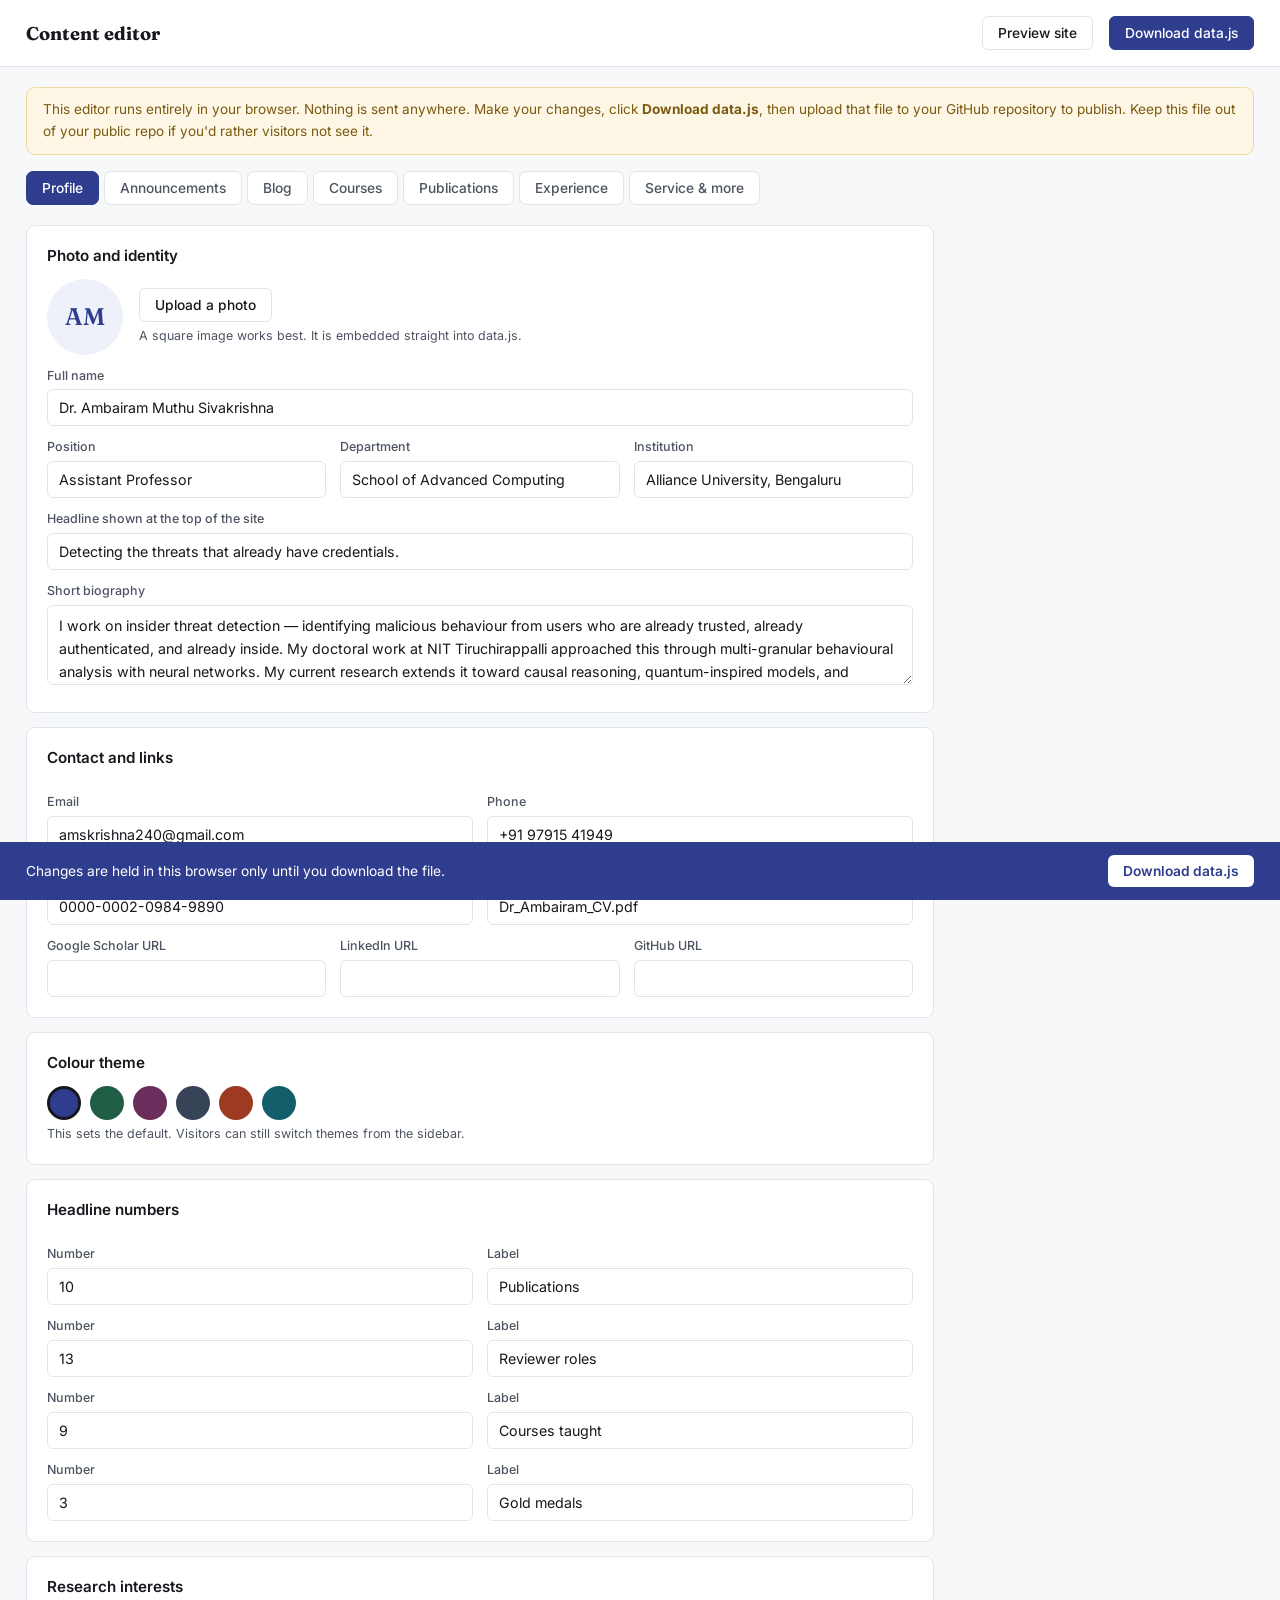
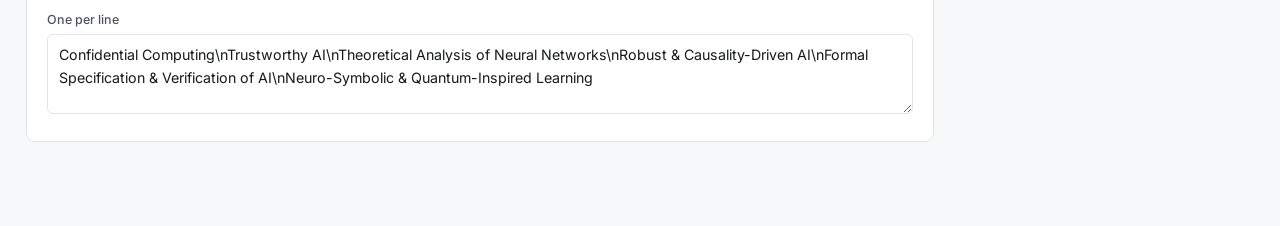
==== admin.html @ 3e15683f "Add files via upload" ====
<!DOCTYPE html>
<html lang="en">
<head>
<meta charset="utf-8">
<meta name="viewport" content="width=device-width, initial-scale=1">
<title>Content editor — keep this file private</title>
<link href="https://fonts.googleapis.com/css2?family=Fraunces:opsz,wght@9..144,600;9..144,700&family=Inter:wght@400;500;600&display=swap" rel="stylesheet">
<style>
[data-theme="indigo"]{--brand:#2F3D8F;--tint:#EEF0FA}
[data-theme="forest"]{--brand:#1F5D45;--tint:#EAF3EE}
[data-theme="plum"]{--brand:#6B2D5B;--tint:#F5EDF3}
[data-theme="slate"]{--brand:#374357;--tint:#EEF0F4}
[data-theme="ember"]{--brand:#9C3A22;--tint:#FAEEE9}
[data-theme="teal"]{--brand:#125E6B;--tint:#E8F2F4}
:root{--ink:#16181D;--body:#4C5461;--rule:#E1E4EA;--bg:#F7F8FA;--r:9px}
*{box-sizing:border-box}
body{margin:0;background:var(--bg);color:var(--ink);font:400 15px/1.6 Inter,system-ui,sans-serif}
header{background:#fff;border-bottom:1px solid var(--rule);padding:16px 26px;position:sticky;top:0;z-index:20;display:flex;align-items:center;gap:16px;flex-wrap:wrap}
header h1{font:700 1.15rem Fraunces,serif;margin:0;flex:1}
.warn{background:#FFF7E6;border:1px solid #F0D9A0;color:#7A5A12;padding:11px 16px;border-radius:var(--r);font-size:.85rem;margin:20px 26px 0}
.tabs{display:flex;gap:5px;flex-wrap:wrap;padding:16px 26px 0}
.tab{padding:8px 15px;border:1px solid var(--rule);background:#fff;border-radius:7px;font-size:.86rem;cursor:pointer;color:var(--body)}
.tab.on{background:var(--brand);color:#fff;border-color:var(--brand);font-weight:500}
main{padding:20px 26px 70px;max-width:960px}
.pane{display:none}.pane.on{display:block}
.card{background:#fff;border:1px solid var(--rule);border-radius:var(--r);padding:20px;margin-bottom:14px}
.card h3{font:600 .95rem Inter;margin:0 0 14px;display:flex;justify-content:space-between;align-items:center}
label{display:block;font-size:.78rem;color:var(--body);margin:11px 0 4px;font-weight:500}
input,textarea,select{width:100%;padding:9px 11px;border:1px solid var(--rule);border-radius:6px;font:400 .89rem Inter;background:#fff;color:var(--ink)}
textarea{min-height:80px;resize:vertical;line-height:1.6}
input:focus,textarea:focus,select:focus{outline:2px solid var(--brand);outline-offset:-1px;border-color:var(--brand)}
.f{min-width:0}
.row{display:grid;grid-template-columns:1fr 1fr;gap:14px;align-items:start}
.row3{display:grid;grid-template-columns:1fr 1fr 1fr;gap:14px;align-items:start}
button{font:500 .86rem Inter;cursor:pointer;border-radius:6px;border:1px solid var(--rule);background:#fff;padding:8px 15px;color:var(--ink)}
button:hover{background:var(--tint)}
.primary{background:var(--brand);color:#fff;border-color:var(--brand)}
.primary:hover{background:var(--ink);color:#fff}
.del{color:#B4342A;border-color:#F0CFCC;padding:5px 11px;font-size:.79rem}
.del:hover{background:#FDF0EF}
.add{width:100%;padding:12px;border-style:dashed;color:var(--brand);margin-bottom:22px}
.pv{display:flex;align-items:center;gap:16px;margin-bottom:8px}
.pv img{width:76px;height:76px;border-radius:50%;object-fit:cover;border:3px solid var(--tint)}
.ph{width:76px;height:76px;border-radius:50%;background:var(--tint);display:grid;place-items:center;color:var(--brand);font:600 24px Fraunces,serif}
.dots{display:flex;gap:9px;margin-top:8px}
.dot{width:34px;height:34px;border-radius:50%;border:3px solid transparent;padding:0}
.dot.on{border-color:var(--ink)}
.hint{font-size:.78rem;color:var(--body);margin:4px 0 0}
.mat-row{display:grid;grid-template-columns:1fr 1.4fr auto;gap:9px;align-items:end;margin-bottom:9px}
.chk{display:flex;align-items:center;gap:8px;margin-top:13px}
.chk input{width:auto}
.chk label{margin:0}
#out{position:fixed;bottom:0;left:0;right:0;background:var(--brand);color:#fff;padding:13px 26px;display:flex;gap:14px;align-items:center;font-size:.86rem;z-index:30}
#out button{background:#fff;color:var(--brand);border:none;font-weight:600}
#out span{flex:1}
</style>
</head>
<body data-theme="indigo">

<header>
  <h1>Content editor</h1>
  <button onclick="preview()">Preview site</button>
  <button class="primary" onclick="save()">Download data.js</button>
</header>

<div class="warn">
  This editor runs entirely in your browser. Nothing is sent anywhere. Make your changes, click
  <b>Download data.js</b>, then upload that file to your GitHub repository to publish. Keep this
  file out of your public repo if you'd rather visitors not see it.
</div>

<div class="tabs" id="tabs"></div>
<main id="panes"></main>

<div id="out"><span>Changes are held in this browser only until you download the file.</span>
<button onclick="save()">Download data.js</button></div>

<script src="data.js"></script>
<script>
let D = JSON.parse(JSON.stringify(window.SITE));
document.body.dataset.theme = D.theme || "indigo";
const THEMES = {indigo:"#2F3D8F",forest:"#1F5D45",plum:"#6B2D5B",slate:"#374357",ember:"#9C3A22",teal:"#125E6B"};
const $ = s => document.querySelector(s);
const esc = s => String(s??"").replace(/[&<>"]/g,c=>({'&':'&amp;','<':'&lt;','>':'&gt;','"':'&quot;'}[c]));

/* field helpers — bind directly to the data object */
function fld(obj,key,label,type){
  const id = "f"+Math.random().toString(36).slice(2,9);
  const v = esc(obj[key]);
  const el = type==="area" ? `<textarea id="${id}">${v}</textarea>`
    : `<input id="${id}" type="${type||"text"}" value="${v}">`;
  setTimeout(()=>{ const n=document.getElementById(id); if(n) n.oninput = e => obj[key] = e.target.value; },0);
  return `<div class="f"><label for="${id}">${label}</label>${el}</div>`;
}
function chk(obj,key,label){
  const id="c"+Math.random().toString(36).slice(2,9);
  setTimeout(()=>{const n=document.getElementById(id); if(n) n.onchange=e=>obj[key]=e.target.checked;},0);
  return `<div class="chk"><input type="checkbox" id="${id}" ${obj[key]?"checked":""}><label for="${id}">${label}</label></div>`;
}
function sel(obj,key,label,opts){
  const id="s"+Math.random().toString(36).slice(2,9);
  setTimeout(()=>{const n=document.getElementById(id); if(n) n.onchange=e=>obj[key]=e.target.value;},0);
  return `<div class="f"><label for="${id}">${label}</label><select id="${id}">${opts.map(o=>`<option${o===obj[key]?" selected":""}>${o}</option>`).join("")}</select></div>`;
}
const head = (t,arr,i) => `<h3>${t} <button class="del" onclick="rm('${arr}',${i})">Remove</button></h3>`;
window.rm = (arr,i) => { D[arr].splice(i,1); render(); };
window.addTo = (arr,tpl) => { D[arr].push(JSON.parse(tpl)); render(); };

/* ---------- panes ---------- */
const PANES = {

"Profile": () => `
  <div class="card">
    <h3>Photo and identity</h3>
    <div class="pv">
      <div id="pvbox">${D.profile.photo?`<img src="${esc(D.profile.photo)}" alt="">`:`<div class="ph">${esc((D.profile.name||"?").replace(/^Dr\.?\s*/i,"").split(/\s+/).slice(0,2).map(w=>w[0]).join(""))}</div>`}</div>
      <div>
        <button onclick="document.getElementById('up').click()">Upload a photo</button>
        ${D.profile.photo?`<button onclick="D.profile.photo='';render()">Remove</button>`:""}
        <p class="hint">A square image works best. It is embedded straight into data.js.</p>
      </div>
    </div>
    <input type="file" id="up" accept="image/*" hidden onchange="pic(this)">
    ${fld(D.profile,"name","Full name")}
    <div class="row3">${fld(D.profile,"title","Position")}${fld(D.profile,"dept","Department")}${fld(D.profile,"org","Institution")}</div>
    ${fld(D.profile,"headline","Headline shown at the top of the site")}
    ${fld(D.profile,"bio","Short biography","area")}
  </div>
  <div class="card">
    <h3>Contact and links</h3>
    <div class="row">${fld(D.profile,"email","Email","email")}${fld(D.profile,"phone","Phone")}</div>
    <div class="row">${fld(D.profile,"orcid","ORCID iD")}${fld(D.profile,"cv","CV filename in your repo")}</div>
    <div class="row3">${fld(D.profile,"scholar","Google Scholar URL")}${fld(D.profile,"linkedin","LinkedIn URL")}${fld(D.profile,"github","GitHub URL")}</div>
  </div>
  <div class="card">
    <h3>Colour theme</h3>
    <div class="dots">${Object.entries(THEMES).map(([k,c])=>
      `<button class="dot${D.theme===k?" on":""}" style="background:${c}" onclick="D.theme='${k}';document.body.dataset.theme='${k}';render()" title="${k}"></button>`).join("")}</div>
    <p class="hint">This sets the default. Visitors can still switch themes from the sidebar.</p>
  </div>
  <div class="card">
    <h3>Headline numbers</h3>
    ${D.stats.map((s,i)=>`<div class="row">${fld(s,"n","Number")}${fld(s,"label","Label")}</div>`).join("")}
  </div>
  <div class="card">
    <h3>Research interests</h3>
    ${fld({get v(){return D.interests.join("\\n")},set v(x){D.interests=x.split("\\n").filter(Boolean)}},"v","One per line","area")}
  </div>`,

"Announcements": () => D.announcements.map((a,i)=>`
  <div class="card">
    ${head("Announcement "+(i+1),"announcements",i)}
    ${sel(a,"kind","Type",["Internship","Call for proposals","Opening","Notice"])}
    ${fld(a,"title","Title")}
    ${fld(a,"body","Description","area")}
    <div class="row3">${fld(a,"date","Posted on","date")}${fld(a,"deadline","Deadline","date")}${fld(a,"link","Application form URL")}</div>
    ${chk(a,"open","Currently open — shows an apply button")}
  </div>`).join("") +
  `<button class="add" onclick='addTo("announcements",${JSON.stringify(JSON.stringify({kind:"Internship",title:"",date:new Date().toISOString().slice(0,10),deadline:"",open:true,body:"",link:""}))})'>+ Add an announcement</button>`,

"Blog": () => D.posts.map((b,i)=>`
  <div class="card">
    ${head("Post "+(i+1),"posts",i)}
    ${fld(b,"title","Title")}
    <div class="row">${fld(b,"date","Date","date")}
    ${fld({get v(){return (b.tags||[]).join(", ")},set v(x){b.tags=x.split(",").map(s=>s.trim()).filter(Boolean)}},"v","Tags, comma separated")}</div>
    ${fld(b,"summary","Summary shown in the list","area")}
    ${fld(b,"body","Full post — leave a blank line between paragraphs","area")}
  </div>`).join("") +
  `<button class="add" onclick='addTo("posts",${JSON.stringify(JSON.stringify({title:"",date:new Date().toISOString().slice(0,10),tags:[],summary:"",body:""}))})'>+ Add a blog post</button>`,

"Courses": () => D.courses.map((c,i)=>`
  <div class="card">
    ${head("Course "+(i+1),"courses",i)}
    <div class="row">${fld(c,"code","Course code")}${fld(c,"term","Institution and term")}</div>
    ${fld(c,"name","Course name")}
    ${fld(c,"note","One-line description")}
    <label>Materials</label>
    ${(c.materials||[]).map((m,j)=>`<div class="mat-row">
      ${fld(m,"label","Label")}
      ${fld(m,"url","Link or filename")}
      <button class="del" onclick="D.courses[${i}].materials.splice(${j},1);render()">Remove</button>
    </div>`).join("")}
    <button onclick="D.courses[${i}].materials.push({label:'',url:''});render()">+ Add material</button>
    <p class="hint">Upload PDFs to your repo and put the filename here, e.g. <code>unit1.pdf</code>. Leave the link blank to show "coming soon".</p>
  </div>`).join("") +
  `<button class="add" onclick='addTo("courses",${JSON.stringify(JSON.stringify({code:"",name:"",term:"",note:"",materials:[]}))})'>+ Add a course</button>`,

"Publications": () => `
  <div class="card"><h3>Journal articles</h3>
  ${D.journals.map((j,i)=>`<div style="padding:14px 0;border-bottom:1px solid var(--rule)">
    ${head("","journals",i)}
    <div class="row">${fld(j,"id","Reference (J1, J2…)")}${fld(j,"doi","DOI")}</div>
    ${fld(j,"title","Title")}
    <div class="row">${fld(j,"venue","Journal, volume and year")}${fld(j,"meta","Indexing and impact factor")}</div>
  </div>`).join("")}
  <button class="add" style="margin-top:14px" onclick='addTo("journals",${JSON.stringify(JSON.stringify({id:"",title:"",venue:"",meta:"",doi:""}))})'>+ Add journal article</button>
  ${fld(D,"journalsNote","Closing note")}
  </div>
  <div class="card"><h3>Conference papers</h3>
  ${D.conferences.map((c,i)=>`<div style="padding:14px 0;border-bottom:1px solid var(--rule)">
    ${head("","conferences",i)}
    ${fld(c,"id","Reference (C1, C2…)")}
    ${fld(c,"title","Title")}
    <div class="row">${fld(c,"venue","Conference and venue")}${fld(c,"meta","Status")}</div>
  </div>`).join("")}
  <button class="add" style="margin-top:14px" onclick='addTo("conferences",${JSON.stringify(JSON.stringify({id:"",title:"",venue:"",meta:"",doi:""}))})'>+ Add conference paper</button>
  ${fld(D,"conferencesNote","Closing note")}
  </div>`,

"Experience": () => `
  <div class="card"><h3>Teaching positions</h3>
  ${D.teaching.map((t,i)=>`<div style="padding:14px 0;border-bottom:1px solid var(--rule)">
    ${head("","teaching",i)}
    <div class="row">${fld(t,"role","Role")}${fld(t,"when","Period")}</div>
    ${fld(t,"org","Department and institution")}
    ${fld(t,"detail","Courses handled")}
  </div>`).join("")}
  <button class="add" style="margin-top:14px" onclick='addTo("teaching",${JSON.stringify(JSON.stringify({role:"",org:"",when:"",detail:""}))})'>+ Add a position</button>
  </div>
  <div class="card"><h3>Supervision and administration</h3>
  ${fld({get v(){return D.admin.join("\\n")},set v(x){D.admin=x.split("\\n").filter(Boolean)}},"v","One per line","area")}
  </div>
  <div class="card"><h3>Education</h3>
  ${D.education.map((e,i)=>`<div style="padding:12px 0;border-bottom:1px solid var(--rule)">
    ${head("","education",i)}
    ${fld(e,"deg","Degree")}
    <div class="row3">${fld(e,"inst","Institution")}${fld(e,"score","Result")}${fld(e,"year","Year")}</div>
  </div>`).join("")}
  <button class="add" style="margin-top:14px" onclick='addTo("education",${JSON.stringify(JSON.stringify({deg:"",inst:"",score:"",year:""}))})'>+ Add a qualification</button>
  </div>
  <div class="card"><h3>Theses</h3>
  ${D.theses.map((t,i)=>`<div style="padding:12px 0;border-bottom:1px solid var(--rule)">
    ${head("","theses",i)}
    ${fld(t,"title","Title")}
    <div class="row">${fld(t,"sub","Degree and area")}${fld(t,"when","Period")}</div>
  </div>`).join("")}
  </div>`,

"Service & more": () => {
  const grp = (key,label) => `<div class="card"><h3>${label}</h3>
    ${D[key].map((x,i)=>`<div class="row" style="align-items:end">
      ${fld(x,"name","Name")}
      <div style="display:grid;grid-template-columns:1fr auto;gap:9px;align-items:end">
        ${fld(x,"meta","Details")}
        <button class="del" onclick="rm('${key}',${i})">Remove</button>
      </div></div>`).join("")}
    <button class="add" style="margin-top:14px" onclick='addTo("${key}",${JSON.stringify(JSON.stringify({name:"",meta:""}))})'>+ Add</button>
  </div>`;
  return grp("reviewJournals","Journal reviewing")
    + grp("reviewConfs","Conference reviewing and committees")
    + grp("memberships","Professional memberships")
    + `<div class="card"><h3>Technical skills</h3>
      ${D.skills.map((s,i)=>`<div class="row" style="align-items:end">
        ${fld(s,"k","Category")}
        <div style="display:grid;grid-template-columns:1fr auto;gap:9px;align-items:end">
          ${fld(s,"v","Details")}
          <button class="del" onclick="rm('skills',${i})">Remove</button>
        </div></div>`).join("")}
      <button class="add" style="margin-top:14px" onclick='addTo("skills",${JSON.stringify(JSON.stringify({k:"",v:""}))})'>+ Add</button>
    </div>`
    + grp("fdpDelivered","Workshops delivered")
    + grp("fdpAttended","Workshops attended")
    + grp("awards","Awards and recognition")
    + `<div class="card"><h3>References</h3>
      ${D.references.map((r,i)=>`<div style="padding:12px 0;border-bottom:1px solid var(--rule)">
        ${head("","references",i)}
        <div class="row3">${fld(r,"name","Name")}${fld(r,"meta","Position")}${fld(r,"email","Email","email")}</div>
      </div>`).join("")}
      <button class="add" style="margin-top:14px" onclick='addTo("references",${JSON.stringify(JSON.stringify({name:"",meta:"",email:""}))})'>+ Add</button>
    </div>`;
}
};

/* ---------- render ---------- */
let cur = "Profile";
function render(){
  $("#tabs").innerHTML = Object.keys(PANES).map(k=>
    `<button class="tab${k===cur?" on":""}" onclick="cur='${k}';render()">${k}</button>`).join("");
  $("#panes").innerHTML = `<div class="pane on">${PANES[cur]()}</div>`;
}
window.cur = cur;
Object.defineProperty(window,"cur",{get:()=>cur,set:v=>{cur=v}});

function pic(inp){
  const f = inp.files[0]; if(!f) return;
  if(f.size > 900000){ alert("Please use an image under 900 KB. Resize it first — a 400×400 photo is plenty."); return; }
  const r = new FileReader();
  r.onload = e => { D.profile.photo = e.target.result; render(); };
  r.readAsDataURL(f);
}
window.pic = pic;

function build(){
  return "// Generated by admin.html on " + new Date().toISOString().slice(0,10) +
    "\n// Upload this file to your GitHub repository to publish the changes.\n\nwindow.SITE = " +
    JSON.stringify(D,null,2) + ";\n";
}
function save(){
  const b = new Blob([build()],{type:"text/javascript"});
  const a = document.createElement("a");
  a.href = URL.createObjectURL(b); a.download = "data.js"; a.click();
  URL.revokeObjectURL(a.href);
}
function preview(){
  const w = window.open("","_blank");
  fetch("index.html").then(r=>r.text()).then(h=>{
    w.document.write(h.replace('<script src="data.js"><\/script>', "<script>window.SITE="+JSON.stringify(D)+"<\/script>"));
    w.document.close();
  }).catch(()=>{ w.close(); alert("Preview needs the site served over http. Open the folder with a local server, or just download data.js and check the live site."); });
}
window.save = save; window.preview = preview; window.D = D;
render();
</script>
</body>
</html>
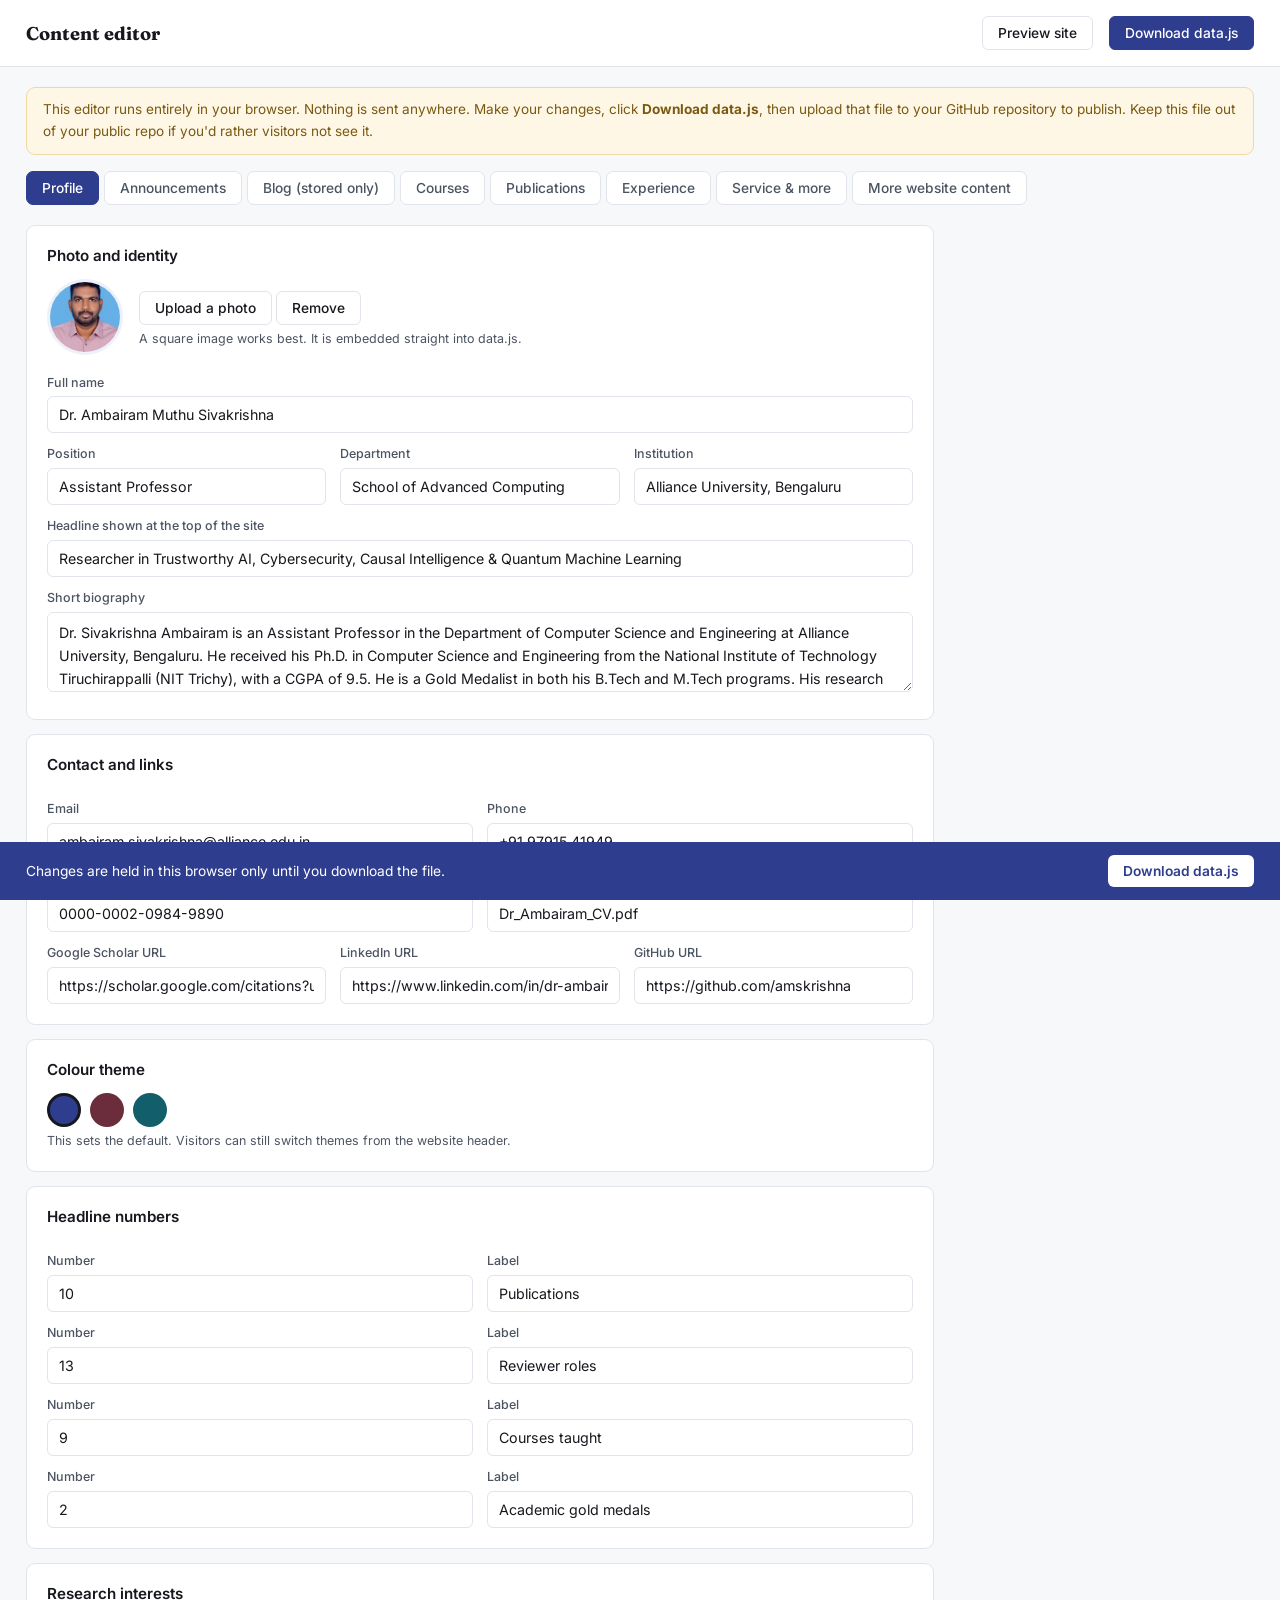
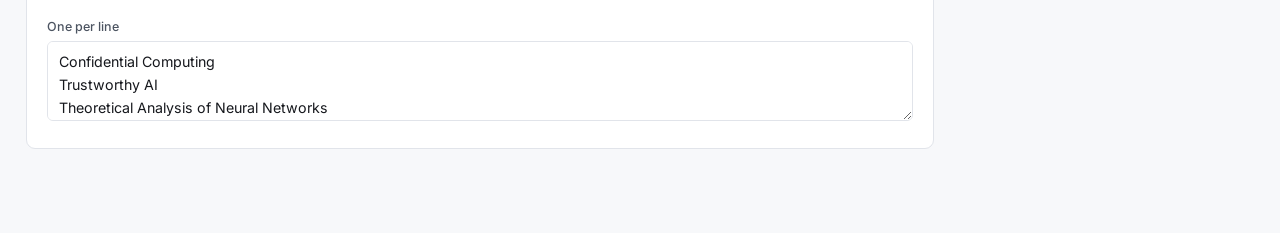
==== commit b2aab131: "Add files via upload" ====
--- a/admin.html
+++ b/admin.html
@@ -3,12 +3,12 @@
 <head>
 <meta charset="utf-8">
 <meta name="viewport" content="width=device-width, initial-scale=1">
-<title>Content editor — keep this file private</title>
+<title>Website content editor</title>
 <link href="https://fonts.googleapis.com/css2?family=Fraunces:opsz,wght@9..144,600;9..144,700&family=Inter:wght@400;500;600&display=swap" rel="stylesheet">
 <style>
-[data-theme="indigo"]{--brand:#2F3D8F;--tint:#EEF0FA}
+[data-theme="sapphire"]{--brand:#2F3D8F;--tint:#EEF0FA}
 [data-theme="forest"]{--brand:#1F5D45;--tint:#EAF3EE}
-[data-theme="plum"]{--brand:#6B2D5B;--tint:#F5EDF3}
+[data-theme="maroon"]{--brand:#6B2D5B;--tint:#F5EDF3}
 [data-theme="slate"]{--brand:#374357;--tint:#EEF0F4}
 [data-theme="ember"]{--brand:#9C3A22;--tint:#FAEEE9}
 [data-theme="teal"]{--brand:#125E6B;--tint:#E8F2F4}
@@ -53,9 +53,10 @@
 #out{position:fixed;bottom:0;left:0;right:0;background:var(--brand);color:#fff;padding:13px 26px;display:flex;gap:14px;align-items:center;font-size:.86rem;z-index:30}
 #out button{background:#fff;color:var(--brand);border:none;font-weight:600}
 #out span{flex:1}
+@media(max-width:640px){.row,.row3,.mat-row{grid-template-columns:1fr}header,main{padding:16px}#out{position:static}.warn{margin:16px}.tabs{padding:16px}main{padding-bottom:24px}}
 </style>
 </head>
-<body data-theme="indigo">
+<body data-theme="sapphire">
 
 <header>
   <h1>Content editor</h1>
@@ -78,8 +79,8 @@
 <script src="data.js"></script>
 <script>
 let D = JSON.parse(JSON.stringify(window.SITE));
-document.body.dataset.theme = D.theme || "indigo";
-const THEMES = {indigo:"#2F3D8F",forest:"#1F5D45",plum:"#6B2D5B",slate:"#374357",ember:"#9C3A22",teal:"#125E6B"};
+document.body.dataset.theme = D.theme || "sapphire";
+const THEMES = {sapphire:"#2F3D8F",maroon:"#6B2D3B",teal:"#125E6B"};
 const $ = s => document.querySelector(s);
 const esc = s => String(s??"").replace(/[&<>"]/g,c=>({'&':'&amp;','<':'&lt;','>':'&gt;','"':'&quot;'}[c]));
 
@@ -136,7 +137,7 @@
     <h3>Colour theme</h3>
     <div class="dots">${Object.entries(THEMES).map(([k,c])=>
       `<button class="dot${D.theme===k?" on":""}" style="background:${c}" onclick="D.theme='${k}';document.body.dataset.theme='${k}';render()" title="${k}"></button>`).join("")}</div>
-    <p class="hint">This sets the default. Visitors can still switch themes from the sidebar.</p>
+    <p class="hint">This sets the default. Visitors can still switch themes from the website header.</p>
   </div>
   <div class="card">
     <h3>Headline numbers</h3>
@@ -144,7 +145,7 @@
   </div>
   <div class="card">
     <h3>Research interests</h3>
-    ${fld({get v(){return D.interests.join("\\n")},set v(x){D.interests=x.split("\\n").filter(Boolean)}},"v","One per line","area")}
+    ${fld({get v(){return D.interests.join("\n")},set v(x){D.interests=x.split("\n").filter(Boolean)}},"v","One per line","area")}
   </div>`,
 
 "Announcements": () => D.announcements.map((a,i)=>`
@@ -158,7 +159,7 @@
   </div>`).join("") +
   `<button class="add" onclick='addTo("announcements",${JSON.stringify(JSON.stringify({kind:"Internship",title:"",date:new Date().toISOString().slice(0,10),deadline:"",open:true,body:"",link:""}))})'>+ Add an announcement</button>`,
 
-"Blog": () => D.posts.map((b,i)=>`
+"Blog (stored only)": () => D.posts.map((b,i)=>`
   <div class="card">
     ${head("Post "+(i+1),"posts",i)}
     ${fld(b,"title","Title")}
@@ -174,7 +175,7 @@
     ${head("Course "+(i+1),"courses",i)}
     <div class="row">${fld(c,"code","Course code")}${fld(c,"term","Institution and term")}</div>
     ${fld(c,"name","Course name")}
-    ${fld(c,"note","One-line description")}
+    ${fld(c,"note","Course description","area")}
     <label>Materials</label>
     ${(c.materials||[]).map((m,j)=>`<div class="mat-row">
       ${fld(m,"label","Label")}
@@ -200,7 +201,7 @@
   <div class="card"><h3>Conference papers</h3>
   ${D.conferences.map((c,i)=>`<div style="padding:14px 0;border-bottom:1px solid var(--rule)">
     ${head("","conferences",i)}
-    ${fld(c,"id","Reference (C1, C2…)")}
+    ${fld(c,"id","Reference (C1, C2…)")}${fld(c,"doi","DOI")}
     ${fld(c,"title","Title")}
     <div class="row">${fld(c,"venue","Conference and venue")}${fld(c,"meta","Status")}</div>
   </div>`).join("")}
@@ -219,7 +220,7 @@
   <button class="add" style="margin-top:14px" onclick='addTo("teaching",${JSON.stringify(JSON.stringify({role:"",org:"",when:"",detail:""}))})'>+ Add a position</button>
   </div>
   <div class="card"><h3>Supervision and administration</h3>
-  ${fld({get v(){return D.admin.join("\\n")},set v(x){D.admin=x.split("\\n").filter(Boolean)}},"v","One per line","area")}
+  ${fld({get v(){return D.admin.join("\n")},set v(x){D.admin=x.split("\n").filter(Boolean)}},"v","One per line","area")}
   </div>
   <div class="card"><h3>Education</h3>
   ${D.education.map((e,i)=>`<div style="padding:12px 0;border-bottom:1px solid var(--rule)">
@@ -272,6 +273,23 @@
 }
 };
 
+
+// These sections used to be hard-coded in index.html.
+const extraSections = {
+  researchCards: ['Research directions', ['Icon (shield, target, graph, spark, research)', 'Title', 'Description', 'Tags']],
+  teachingPrinciples: ['Teaching principles', ['Icon (book, code, research)', 'Title', 'Description']],
+  researchProblems: ['Research problems', ['Title', 'Description']],
+  affiliations: ['Affiliations', ['Institution', 'Description', 'Logo path']]
+};
+PANES['More website content'] = () => Object.entries(extraSections).map(([key,[title,labels]]) =>
+  '<div class="card"><h3>'+title+'</h3>' + D[key].map((row,i) =>
+    '<div class="card">'+head(title+' '+(i+1),key,i)+labels.map((label,j)=>{
+      if(Array.isArray(row[j])) return fld({get value(){return row[j].join('\n')},set value(v){row[j]=v.split('\n').map(x=>x.trim()).filter(Boolean)}},'value',label+' (one per line)','area');
+      return fld(row,j,label,j===2&&key==='researchCards'?'area':'text');
+    }).join('')+'</div>'
+  ).join('')+'<button class="add" onclick="addExtra(&quot;'+key+'&quot;)">+ Add item</button></div>'
+).join('');
+window.addExtra = key => { D[key].push(key==='researchCards'?['research','','',[]]:extraSections[key][1].map(()=>''));render(); };
 /* ---------- render ---------- */
 let cur = "Profile";
 function render(){
@@ -303,11 +321,13 @@
   URL.revokeObjectURL(a.href);
 }
 function preview(){
-  const w = window.open("","_blank");
-  fetch("index.html").then(r=>r.text()).then(h=>{
-    w.document.write(h.replace('<script src="data.js"><\/script>', "<script>window.SITE="+JSON.stringify(D)+"<\/script>"));
+  const w = window.open("", "_blank");
+  if (!w) { alert("Allow popups to preview, or download data.js and open index.html."); return; }
+  fetch("index.html").then(r=>{if(!r.ok)throw new Error('Preview unavailable');return r.text()}).then(h=>{
+    const serialized=JSON.stringify(D).replace(/</g, "\\u003c");
+    w.document.write(h.replace('<script src="data.js"><\/script>',()=>'<script>window.SITE='+serialized+';<\/script>'));
     w.document.close();
-  }).catch(()=>{ w.close(); alert("Preview needs the site served over http. Open the folder with a local server, or just download data.js and check the live site."); });
+  }).catch(()=>{w.close();alert("For an offline preview: download data.js, replace it in this folder, then open index.html. The Preview button needs an HTTP server.");});
 }
 window.save = save; window.preview = preview; window.D = D;
 render();
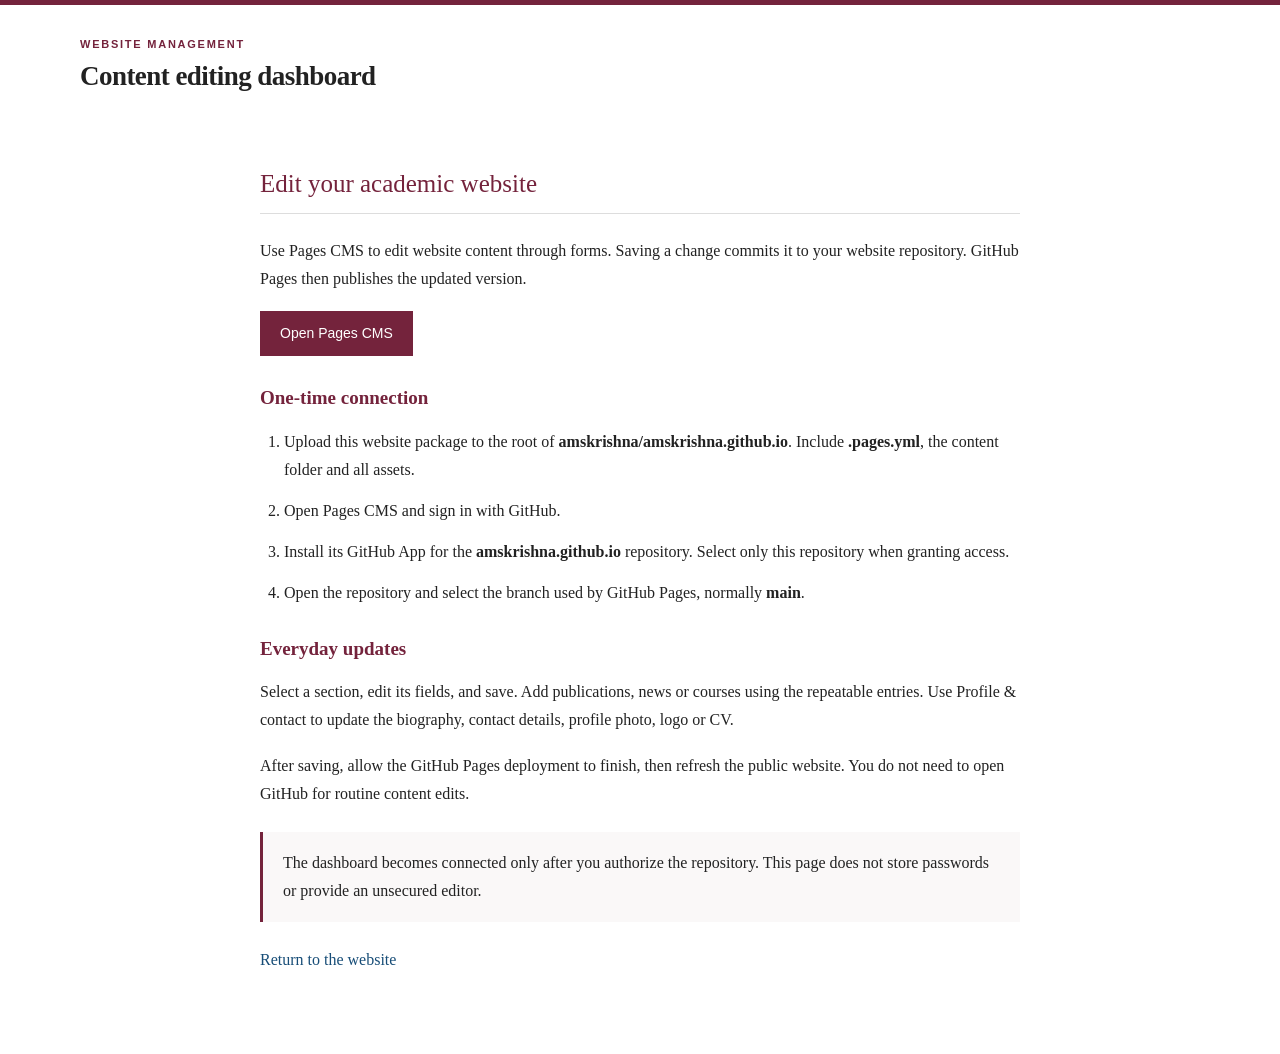
==== commit 09490378: "Add files via upload" ====
--- a/admin.html
+++ b/admin.html
@@ -1,336 +1 @@
-<!DOCTYPE html>
-<html lang="en">
-<head>
-<meta charset="utf-8">
-<meta name="viewport" content="width=device-width, initial-scale=1">
-<title>Website content editor</title>
-<link href="https://fonts.googleapis.com/css2?family=Fraunces:opsz,wght@9..144,600;9..144,700&family=Inter:wght@400;500;600&display=swap" rel="stylesheet">
-<style>
-[data-theme="sapphire"]{--brand:#2F3D8F;--tint:#EEF0FA}
-[data-theme="forest"]{--brand:#1F5D45;--tint:#EAF3EE}
-[data-theme="maroon"]{--brand:#6B2D5B;--tint:#F5EDF3}
-[data-theme="slate"]{--brand:#374357;--tint:#EEF0F4}
-[data-theme="ember"]{--brand:#9C3A22;--tint:#FAEEE9}
-[data-theme="teal"]{--brand:#125E6B;--tint:#E8F2F4}
-:root{--ink:#16181D;--body:#4C5461;--rule:#E1E4EA;--bg:#F7F8FA;--r:9px}
-*{box-sizing:border-box}
-body{margin:0;background:var(--bg);color:var(--ink);font:400 15px/1.6 Inter,system-ui,sans-serif}
-header{background:#fff;border-bottom:1px solid var(--rule);padding:16px 26px;position:sticky;top:0;z-index:20;display:flex;align-items:center;gap:16px;flex-wrap:wrap}
-header h1{font:700 1.15rem Fraunces,serif;margin:0;flex:1}
-.warn{background:#FFF7E6;border:1px solid #F0D9A0;color:#7A5A12;padding:11px 16px;border-radius:var(--r);font-size:.85rem;margin:20px 26px 0}
-.tabs{display:flex;gap:5px;flex-wrap:wrap;padding:16px 26px 0}
-.tab{padding:8px 15px;border:1px solid var(--rule);background:#fff;border-radius:7px;font-size:.86rem;cursor:pointer;color:var(--body)}
-.tab.on{background:var(--brand);color:#fff;border-color:var(--brand);font-weight:500}
-main{padding:20px 26px 70px;max-width:960px}
-.pane{display:none}.pane.on{display:block}
-.card{background:#fff;border:1px solid var(--rule);border-radius:var(--r);padding:20px;margin-bottom:14px}
-.card h3{font:600 .95rem Inter;margin:0 0 14px;display:flex;justify-content:space-between;align-items:center}
-label{display:block;font-size:.78rem;color:var(--body);margin:11px 0 4px;font-weight:500}
-input,textarea,select{width:100%;padding:9px 11px;border:1px solid var(--rule);border-radius:6px;font:400 .89rem Inter;background:#fff;color:var(--ink)}
-textarea{min-height:80px;resize:vertical;line-height:1.6}
-input:focus,textarea:focus,select:focus{outline:2px solid var(--brand);outline-offset:-1px;border-color:var(--brand)}
-.f{min-width:0}
-.row{display:grid;grid-template-columns:1fr 1fr;gap:14px;align-items:start}
-.row3{display:grid;grid-template-columns:1fr 1fr 1fr;gap:14px;align-items:start}
-button{font:500 .86rem Inter;cursor:pointer;border-radius:6px;border:1px solid var(--rule);background:#fff;padding:8px 15px;color:var(--ink)}
-button:hover{background:var(--tint)}
-.primary{background:var(--brand);color:#fff;border-color:var(--brand)}
-.primary:hover{background:var(--ink);color:#fff}
-.del{color:#B4342A;border-color:#F0CFCC;padding:5px 11px;font-size:.79rem}
-.del:hover{background:#FDF0EF}
-.add{width:100%;padding:12px;border-style:dashed;color:var(--brand);margin-bottom:22px}
-.pv{display:flex;align-items:center;gap:16px;margin-bottom:8px}
-.pv img{width:76px;height:76px;border-radius:50%;object-fit:cover;border:3px solid var(--tint)}
-.ph{width:76px;height:76px;border-radius:50%;background:var(--tint);display:grid;place-items:center;color:var(--brand);font:600 24px Fraunces,serif}
-.dots{display:flex;gap:9px;margin-top:8px}
-.dot{width:34px;height:34px;border-radius:50%;border:3px solid transparent;padding:0}
-.dot.on{border-color:var(--ink)}
-.hint{font-size:.78rem;color:var(--body);margin:4px 0 0}
-.mat-row{display:grid;grid-template-columns:1fr 1.4fr auto;gap:9px;align-items:end;margin-bottom:9px}
-.chk{display:flex;align-items:center;gap:8px;margin-top:13px}
-.chk input{width:auto}
-.chk label{margin:0}
-#out{position:fixed;bottom:0;left:0;right:0;background:var(--brand);color:#fff;padding:13px 26px;display:flex;gap:14px;align-items:center;font-size:.86rem;z-index:30}
-#out button{background:#fff;color:var(--brand);border:none;font-weight:600}
-#out span{flex:1}
-@media(max-width:640px){.row,.row3,.mat-row{grid-template-columns:1fr}header,main{padding:16px}#out{position:static}.warn{margin:16px}.tabs{padding:16px}main{padding-bottom:24px}}
-</style>
-</head>
-<body data-theme="sapphire">
-
-<header>
-  <h1>Content editor</h1>
-  <button onclick="preview()">Preview site</button>
-  <button class="primary" onclick="save()">Download data.js</button>
-</header>
-
-<div class="warn">
-  This editor runs entirely in your browser. Nothing is sent anywhere. Make your changes, click
-  <b>Download data.js</b>, then upload that file to your GitHub repository to publish. Keep this
-  file out of your public repo if you'd rather visitors not see it.
-</div>
-
-<div class="tabs" id="tabs"></div>
-<main id="panes"></main>
-
-<div id="out"><span>Changes are held in this browser only until you download the file.</span>
-<button onclick="save()">Download data.js</button></div>
-
-<script src="data.js"></script>
-<script>
-let D = JSON.parse(JSON.stringify(window.SITE));
-document.body.dataset.theme = D.theme || "sapphire";
-const THEMES = {sapphire:"#2F3D8F",maroon:"#6B2D3B",teal:"#125E6B"};
-const $ = s => document.querySelector(s);
-const esc = s => String(s??"").replace(/[&<>"]/g,c=>({'&':'&amp;','<':'&lt;','>':'&gt;','"':'&quot;'}[c]));
-
-/* field helpers — bind directly to the data object */
-function fld(obj,key,label,type){
-  const id = "f"+Math.random().toString(36).slice(2,9);
-  const v = esc(obj[key]);
-  const el = type==="area" ? `<textarea id="${id}">${v}</textarea>`
-    : `<input id="${id}" type="${type||"text"}" value="${v}">`;
-  setTimeout(()=>{ const n=document.getElementById(id); if(n) n.oninput = e => obj[key] = e.target.value; },0);
-  return `<div class="f"><label for="${id}">${label}</label>${el}</div>`;
-}
-function chk(obj,key,label){
-  const id="c"+Math.random().toString(36).slice(2,9);
-  setTimeout(()=>{const n=document.getElementById(id); if(n) n.onchange=e=>obj[key]=e.target.checked;},0);
-  return `<div class="chk"><input type="checkbox" id="${id}" ${obj[key]?"checked":""}><label for="${id}">${label}</label></div>`;
-}
-function sel(obj,key,label,opts){
-  const id="s"+Math.random().toString(36).slice(2,9);
-  setTimeout(()=>{const n=document.getElementById(id); if(n) n.onchange=e=>obj[key]=e.target.value;},0);
-  return `<div class="f"><label for="${id}">${label}</label><select id="${id}">${opts.map(o=>`<option${o===obj[key]?" selected":""}>${o}</option>`).join("")}</select></div>`;
-}
-const head = (t,arr,i) => `<h3>${t} <button class="del" onclick="rm('${arr}',${i})">Remove</button></h3>`;
-window.rm = (arr,i) => { D[arr].splice(i,1); render(); };
-window.addTo = (arr,tpl) => { D[arr].push(JSON.parse(tpl)); render(); };
-
-/* ---------- panes ---------- */
-const PANES = {
-
-"Profile": () => `
-  <div class="card">
-    <h3>Photo and identity</h3>
-    <div class="pv">
-      <div id="pvbox">${D.profile.photo?`<img src="${esc(D.profile.photo)}" alt="">`:`<div class="ph">${esc((D.profile.name||"?").replace(/^Dr\.?\s*/i,"").split(/\s+/).slice(0,2).map(w=>w[0]).join(""))}</div>`}</div>
-      <div>
-        <button onclick="document.getElementById('up').click()">Upload a photo</button>
-        ${D.profile.photo?`<button onclick="D.profile.photo='';render()">Remove</button>`:""}
-        <p class="hint">A square image works best. It is embedded straight into data.js.</p>
-      </div>
-    </div>
-    <input type="file" id="up" accept="image/*" hidden onchange="pic(this)">
-    ${fld(D.profile,"name","Full name")}
-    <div class="row3">${fld(D.profile,"title","Position")}${fld(D.profile,"dept","Department")}${fld(D.profile,"org","Institution")}</div>
-    ${fld(D.profile,"headline","Headline shown at the top of the site")}
-    ${fld(D.profile,"bio","Short biography","area")}
-  </div>
-  <div class="card">
-    <h3>Contact and links</h3>
-    <div class="row">${fld(D.profile,"email","Email","email")}${fld(D.profile,"phone","Phone")}</div>
-    <div class="row">${fld(D.profile,"orcid","ORCID iD")}${fld(D.profile,"cv","CV filename in your repo")}</div>
-    <div class="row3">${fld(D.profile,"scholar","Google Scholar URL")}${fld(D.profile,"linkedin","LinkedIn URL")}${fld(D.profile,"github","GitHub URL")}</div>
-  </div>
-  <div class="card">
-    <h3>Colour theme</h3>
-    <div class="dots">${Object.entries(THEMES).map(([k,c])=>
-      `<button class="dot${D.theme===k?" on":""}" style="background:${c}" onclick="D.theme='${k}';document.body.dataset.theme='${k}';render()" title="${k}"></button>`).join("")}</div>
-    <p class="hint">This sets the default. Visitors can still switch themes from the website header.</p>
-  </div>
-  <div class="card">
-    <h3>Headline numbers</h3>
-    ${D.stats.map((s,i)=>`<div class="row">${fld(s,"n","Number")}${fld(s,"label","Label")}</div>`).join("")}
-  </div>
-  <div class="card">
-    <h3>Research interests</h3>
-    ${fld({get v(){return D.interests.join("\n")},set v(x){D.interests=x.split("\n").filter(Boolean)}},"v","One per line","area")}
-  </div>`,
-
-"Announcements": () => D.announcements.map((a,i)=>`
-  <div class="card">
-    ${head("Announcement "+(i+1),"announcements",i)}
-    ${sel(a,"kind","Type",["Internship","Call for proposals","Opening","Notice"])}
-    ${fld(a,"title","Title")}
-    ${fld(a,"body","Description","area")}
-    <div class="row3">${fld(a,"date","Posted on","date")}${fld(a,"deadline","Deadline","date")}${fld(a,"link","Application form URL")}</div>
-    ${chk(a,"open","Currently open — shows an apply button")}
-  </div>`).join("") +
-  `<button class="add" onclick='addTo("announcements",${JSON.stringify(JSON.stringify({kind:"Internship",title:"",date:new Date().toISOString().slice(0,10),deadline:"",open:true,body:"",link:""}))})'>+ Add an announcement</button>`,
-
-"Blog (stored only)": () => D.posts.map((b,i)=>`
-  <div class="card">
-    ${head("Post "+(i+1),"posts",i)}
-    ${fld(b,"title","Title")}
-    <div class="row">${fld(b,"date","Date","date")}
-    ${fld({get v(){return (b.tags||[]).join(", ")},set v(x){b.tags=x.split(",").map(s=>s.trim()).filter(Boolean)}},"v","Tags, comma separated")}</div>
-    ${fld(b,"summary","Summary shown in the list","area")}
-    ${fld(b,"body","Full post — leave a blank line between paragraphs","area")}
-  </div>`).join("") +
-  `<button class="add" onclick='addTo("posts",${JSON.stringify(JSON.stringify({title:"",date:new Date().toISOString().slice(0,10),tags:[],summary:"",body:""}))})'>+ Add a blog post</button>`,
-
-"Courses": () => D.courses.map((c,i)=>`
-  <div class="card">
-    ${head("Course "+(i+1),"courses",i)}
-    <div class="row">${fld(c,"code","Course code")}${fld(c,"term","Institution and term")}</div>
-    ${fld(c,"name","Course name")}
-    ${fld(c,"note","Course description","area")}
-    <label>Materials</label>
-    ${(c.materials||[]).map((m,j)=>`<div class="mat-row">
-      ${fld(m,"label","Label")}
-      ${fld(m,"url","Link or filename")}
-      <button class="del" onclick="D.courses[${i}].materials.splice(${j},1);render()">Remove</button>
-    </div>`).join("")}
-    <button onclick="D.courses[${i}].materials.push({label:'',url:''});render()">+ Add material</button>
-    <p class="hint">Upload PDFs to your repo and put the filename here, e.g. <code>unit1.pdf</code>. Leave the link blank to show "coming soon".</p>
-  </div>`).join("") +
-  `<button class="add" onclick='addTo("courses",${JSON.stringify(JSON.stringify({code:"",name:"",term:"",note:"",materials:[]}))})'>+ Add a course</button>`,
-
-"Publications": () => `
-  <div class="card"><h3>Journal articles</h3>
-  ${D.journals.map((j,i)=>`<div style="padding:14px 0;border-bottom:1px solid var(--rule)">
-    ${head("","journals",i)}
-    <div class="row">${fld(j,"id","Reference (J1, J2…)")}${fld(j,"doi","DOI")}</div>
-    ${fld(j,"title","Title")}
-    <div class="row">${fld(j,"venue","Journal, volume and year")}${fld(j,"meta","Indexing and impact factor")}</div>
-  </div>`).join("")}
-  <button class="add" style="margin-top:14px" onclick='addTo("journals",${JSON.stringify(JSON.stringify({id:"",title:"",venue:"",meta:"",doi:""}))})'>+ Add journal article</button>
-  ${fld(D,"journalsNote","Closing note")}
-  </div>
-  <div class="card"><h3>Conference papers</h3>
-  ${D.conferences.map((c,i)=>`<div style="padding:14px 0;border-bottom:1px solid var(--rule)">
-    ${head("","conferences",i)}
-    ${fld(c,"id","Reference (C1, C2…)")}${fld(c,"doi","DOI")}
-    ${fld(c,"title","Title")}
-    <div class="row">${fld(c,"venue","Conference and venue")}${fld(c,"meta","Status")}</div>
-  </div>`).join("")}
-  <button class="add" style="margin-top:14px" onclick='addTo("conferences",${JSON.stringify(JSON.stringify({id:"",title:"",venue:"",meta:"",doi:""}))})'>+ Add conference paper</button>
-  ${fld(D,"conferencesNote","Closing note")}
-  </div>`,
-
-"Experience": () => `
-  <div class="card"><h3>Teaching positions</h3>
-  ${D.teaching.map((t,i)=>`<div style="padding:14px 0;border-bottom:1px solid var(--rule)">
-    ${head("","teaching",i)}
-    <div class="row">${fld(t,"role","Role")}${fld(t,"when","Period")}</div>
-    ${fld(t,"org","Department and institution")}
-    ${fld(t,"detail","Courses handled")}
-  </div>`).join("")}
-  <button class="add" style="margin-top:14px" onclick='addTo("teaching",${JSON.stringify(JSON.stringify({role:"",org:"",when:"",detail:""}))})'>+ Add a position</button>
-  </div>
-  <div class="card"><h3>Supervision and administration</h3>
-  ${fld({get v(){return D.admin.join("\n")},set v(x){D.admin=x.split("\n").filter(Boolean)}},"v","One per line","area")}
-  </div>
-  <div class="card"><h3>Education</h3>
-  ${D.education.map((e,i)=>`<div style="padding:12px 0;border-bottom:1px solid var(--rule)">
-    ${head("","education",i)}
-    ${fld(e,"deg","Degree")}
-    <div class="row3">${fld(e,"inst","Institution")}${fld(e,"score","Result")}${fld(e,"year","Year")}</div>
-  </div>`).join("")}
-  <button class="add" style="margin-top:14px" onclick='addTo("education",${JSON.stringify(JSON.stringify({deg:"",inst:"",score:"",year:""}))})'>+ Add a qualification</button>
-  </div>
-  <div class="card"><h3>Theses</h3>
-  ${D.theses.map((t,i)=>`<div style="padding:12px 0;border-bottom:1px solid var(--rule)">
-    ${head("","theses",i)}
-    ${fld(t,"title","Title")}
-    <div class="row">${fld(t,"sub","Degree and area")}${fld(t,"when","Period")}</div>
-  </div>`).join("")}
-  </div>`,
-
-"Service & more": () => {
-  const grp = (key,label) => `<div class="card"><h3>${label}</h3>
-    ${D[key].map((x,i)=>`<div class="row" style="align-items:end">
-      ${fld(x,"name","Name")}
-      <div style="display:grid;grid-template-columns:1fr auto;gap:9px;align-items:end">
-        ${fld(x,"meta","Details")}
-        <button class="del" onclick="rm('${key}',${i})">Remove</button>
-      </div></div>`).join("")}
-    <button class="add" style="margin-top:14px" onclick='addTo("${key}",${JSON.stringify(JSON.stringify({name:"",meta:""}))})'>+ Add</button>
-  </div>`;
-  return grp("reviewJournals","Journal reviewing")
-    + grp("reviewConfs","Conference reviewing and committees")
-    + grp("memberships","Professional memberships")
-    + `<div class="card"><h3>Technical skills</h3>
-      ${D.skills.map((s,i)=>`<div class="row" style="align-items:end">
-        ${fld(s,"k","Category")}
-        <div style="display:grid;grid-template-columns:1fr auto;gap:9px;align-items:end">
-          ${fld(s,"v","Details")}
-          <button class="del" onclick="rm('skills',${i})">Remove</button>
-        </div></div>`).join("")}
-      <button class="add" style="margin-top:14px" onclick='addTo("skills",${JSON.stringify(JSON.stringify({k:"",v:""}))})'>+ Add</button>
-    </div>`
-    + grp("fdpDelivered","Workshops delivered")
-    + grp("fdpAttended","Workshops attended")
-    + grp("awards","Awards and recognition")
-    + `<div class="card"><h3>References</h3>
-      ${D.references.map((r,i)=>`<div style="padding:12px 0;border-bottom:1px solid var(--rule)">
-        ${head("","references",i)}
-        <div class="row3">${fld(r,"name","Name")}${fld(r,"meta","Position")}${fld(r,"email","Email","email")}</div>
-      </div>`).join("")}
-      <button class="add" style="margin-top:14px" onclick='addTo("references",${JSON.stringify(JSON.stringify({name:"",meta:"",email:""}))})'>+ Add</button>
-    </div>`;
-}
-};
-
-
-// These sections used to be hard-coded in index.html.
-const extraSections = {
-  researchCards: ['Research directions', ['Icon (shield, target, graph, spark, research)', 'Title', 'Description', 'Tags']],
-  teachingPrinciples: ['Teaching principles', ['Icon (book, code, research)', 'Title', 'Description']],
-  researchProblems: ['Research problems', ['Title', 'Description']],
-  affiliations: ['Affiliations', ['Institution', 'Description', 'Logo path']]
-};
-PANES['More website content'] = () => Object.entries(extraSections).map(([key,[title,labels]]) =>
-  '<div class="card"><h3>'+title+'</h3>' + D[key].map((row,i) =>
-    '<div class="card">'+head(title+' '+(i+1),key,i)+labels.map((label,j)=>{
-      if(Array.isArray(row[j])) return fld({get value(){return row[j].join('\n')},set value(v){row[j]=v.split('\n').map(x=>x.trim()).filter(Boolean)}},'value',label+' (one per line)','area');
-      return fld(row,j,label,j===2&&key==='researchCards'?'area':'text');
-    }).join('')+'</div>'
-  ).join('')+'<button class="add" onclick="addExtra(&quot;'+key+'&quot;)">+ Add item</button></div>'
-).join('');
-window.addExtra = key => { D[key].push(key==='researchCards'?['research','','',[]]:extraSections[key][1].map(()=>''));render(); };
-/* ---------- render ---------- */
-let cur = "Profile";
-function render(){
-  $("#tabs").innerHTML = Object.keys(PANES).map(k=>
-    `<button class="tab${k===cur?" on":""}" onclick="cur='${k}';render()">${k}</button>`).join("");
-  $("#panes").innerHTML = `<div class="pane on">${PANES[cur]()}</div>`;
-}
-window.cur = cur;
-Object.defineProperty(window,"cur",{get:()=>cur,set:v=>{cur=v}});
-
-function pic(inp){
-  const f = inp.files[0]; if(!f) return;
-  if(f.size > 900000){ alert("Please use an image under 900 KB. Resize it first — a 400×400 photo is plenty."); return; }
-  const r = new FileReader();
-  r.onload = e => { D.profile.photo = e.target.result; render(); };
-  r.readAsDataURL(f);
-}
-window.pic = pic;
-
-function build(){
-  return "// Generated by admin.html on " + new Date().toISOString().slice(0,10) +
-    "\n// Upload this file to your GitHub repository to publish the changes.\n\nwindow.SITE = " +
-    JSON.stringify(D,null,2) + ";\n";
-}
-function save(){
-  const b = new Blob([build()],{type:"text/javascript"});
-  const a = document.createElement("a");
-  a.href = URL.createObjectURL(b); a.download = "data.js"; a.click();
-  URL.revokeObjectURL(a.href);
-}
-function preview(){
-  const w = window.open("", "_blank");
-  if (!w) { alert("Allow popups to preview, or download data.js and open index.html."); return; }
-  fetch("index.html").then(r=>{if(!r.ok)throw new Error('Preview unavailable');return r.text()}).then(h=>{
-    const serialized=JSON.stringify(D).replace(/</g, "\\u003c");
-    w.document.write(h.replace('<script src="data.js"><\/script>',()=>'<script>window.SITE='+serialized+';<\/script>'));
-    w.document.close();
-  }).catch(()=>{w.close();alert("For an offline preview: download data.js, replace it in this folder, then open index.html. The Preview button needs an HTTP server.");});
-}
-window.save = save; window.preview = preview; window.D = D;
-render();
-</script>
-</body>
-</html>
+<!doctype html><html lang="en"><head><meta charset="utf-8"><meta name="viewport" content="width=device-width,initial-scale=1"><title>Website editing | Faculty profile</title><link rel="stylesheet" href="style.css"></head><body><header class="masthead"><div class="container"><p class="eyebrow">Website management</p><h1>Content editing dashboard</h1></div></header><main class="container admin-page"><h2>Edit your academic website</h2><p>Use Pages CMS to edit website content through forms. Saving a change commits it to your website repository. GitHub Pages then publishes the updated version.</p><p><a class="cms-button" href="https://app.pagescms.org/" target="_blank" rel="noopener noreferrer">Open Pages CMS</a></p><h3>One-time connection</h3><ol><li>Upload this website package to the root of <strong>amskrishna/amskrishna.github.io</strong>. Include <strong>.pages.yml</strong>, the content folder and all assets.</li><li>Open Pages CMS and sign in with GitHub.</li><li>Install its GitHub App for the <strong>amskrishna.github.io</strong> repository. Select only this repository when granting access.</li><li>Open the repository and select the branch used by GitHub Pages, normally <strong>main</strong>.</li></ol><h3>Everyday updates</h3><p>Select a section, edit its fields, and save. Add publications, news or courses using the repeatable entries. Use Profile &amp; contact to update the biography, contact details, profile photo, logo or CV.</p><p>After saving, allow the GitHub Pages deployment to finish, then refresh the public website. You do not need to open GitHub for routine content edits.</p><p class="note">The dashboard becomes connected only after you authorize the repository. This page does not store passwords or provide an unsecured editor.</p><p><a href="index.html">Return to the website</a></p></main></body></html>
--- a/style.css
+++ b/style.css
@@ -0,0 +1,3 @@
+:root{--maroon:#74233c;--ink:#222;--blue:#174d77;--line:#ddd;--subtle:#faf8f8;--width:1120px}*{box-sizing:border-box}body{margin:0;background:#fff;color:var(--ink);font:16px/1.75 Georgia,'Times New Roman',serif}a{color:var(--blue);text-decoration:none}a:hover{text-decoration:underline}a:focus-visible,button:focus-visible,input:focus-visible,summary:focus-visible{outline:3px solid var(--maroon);outline-offset:4px}.container{width:min(var(--width),calc(100% - 64px));margin:auto}.masthead{border-top:5px solid var(--maroon);padding:32px 0 27px}.masthead-inner{display:flex;align-items:center;gap:26px}.logo-link{flex:0 0 94px}.logo-link img{display:block;width:94px;height:114px;object-fit:contain}.identity{flex:1}.eyebrow{font:600 11px/1.4 Arial,sans-serif;letter-spacing:.16em;text-transform:uppercase;color:var(--maroon);margin:0 0 7px}h1{font-size:27px;line-height:1.3;font-weight:600;margin:0 0 8px;letter-spacing:-.02em}.identity p:not(.eyebrow){margin:0;font-size:15px;line-height:1.6}.cv-link{align-self:center;white-space:nowrap;font:600 13px/1.4 Arial,sans-serif;border:1px solid var(--maroon);color:var(--maroon);padding:12px 15px}.navigation{border-block:1px solid var(--line);background:#fff}.navigation .container{display:flex;gap:27px;flex-wrap:wrap}.navigation a{font:500 14px/1.5 Arial,sans-serif;color:#303030;padding:16px 0 13px;border-bottom:3px solid transparent}.navigation a[aria-current=page]{color:var(--maroon);border-bottom-color:var(--maroon);font-weight:700}main{min-height:65vh;padding-top:38px;padding-bottom:62px}h2{font-size:25px;line-height:1.35;color:var(--maroon);margin:0 0 23px;font-weight:500;border-bottom:1px solid var(--line);padding-bottom:12px}h3{font-size:19px;line-height:1.5;color:var(--maroon);font-weight:600;margin:28px 0 14px}h4{font-size:17px;margin:0 0 5px;font-weight:600}p{margin:0 0 18px}.prose,.intro,.research-area p,.course p{text-align:justify;hyphens:auto;overflow-wrap:break-word}.home-grid{display:grid;grid-template-columns:minmax(0,1fr) 235px;gap:48px}.profile-photo{width:174px;height:210px;object-fit:cover;object-position:center 22%;display:block;margin:0 auto 19px;border:1px solid var(--line);padding:4px;background:#fff}.aside{font-size:14px}.aside h3{font:700 12px/1.5 Arial,sans-serif;text-transform:uppercase;letter-spacing:.08em;border-bottom:1px solid var(--line);padding-bottom:9px;margin:24px 0 11px}.aside a{display:block;margin:5px 0;overflow-wrap:anywhere}.aside p{margin:0}.research-list{padding-left:22px;margin:0}.research-list li{margin-bottom:8px}.news{margin-top:32px}.news-item{display:grid;grid-template-columns:115px minmax(0,1fr);gap:20px;padding:16px 0;border-bottom:1px solid var(--line)}time,.meta{font:13px/1.7 Arial,sans-serif;color:#505050}.news-item p{margin:5px 0}.research-area{padding:20px 0;border-bottom:1px solid var(--line)}.research-area h3{margin:0 0 8px}.research-area p{margin-bottom:5px}.toolbar{display:flex;align-items:center;gap:18px;flex-wrap:wrap;padding:0 0 22px;font:14px/1.5 Arial,sans-serif}.toolbar input{font:15px Arial,sans-serif;border:1px solid #999;padding:10px 12px;min-width:250px;flex:1}.toolbar button{font:600 13px Arial,sans-serif;border:1px solid var(--line);background:#fff;color:var(--maroon);padding:10px 14px;cursor:pointer}.toolbar button[aria-pressed=true]{background:var(--maroon);color:#fff;border-color:var(--maroon)}.pub-list{padding-left:25px}.pub-list li{padding:0 0 21px 9px;margin-bottom:21px;border-bottom:1px solid var(--line)}.pub-title{display:block;font-weight:600;line-height:1.65;margin-bottom:5px}.pub-venue{display:block;font-style:italic}.pub-details{display:block;font:13px/1.7 Arial,sans-serif;margin-top:5px;color:#505050}.doi{display:block;font:13px/1.7 Arial,sans-serif;margin-top:4px;overflow-wrap:anywhere}.status{color:var(--maroon)}table{border-collapse:collapse;width:100%;margin:15px 0 30px;text-align:left}th{font:600 13px/1.5 Arial,sans-serif;color:var(--maroon);background:var(--subtle)}td,th{padding:13px 14px;border-bottom:1px solid var(--line);vertical-align:top}td{font-size:15px}.table-wrap{overflow-x:auto}.appointment{border-bottom:1px solid var(--line);padding:0 0 21px;margin-bottom:22px}.appointment .date{font:13px Arial,sans-serif;color:var(--maroon);display:block;margin-bottom:7px}.appointment p{margin:5px 0}.simple-list{padding-left:22px}.simple-list li{margin-bottom:13px}.simple-list .meta{display:block}.course{padding:21px 0;border-bottom:1px solid var(--line)}.course h3{margin:0 0 8px}.course p{margin-top:14px}.material-links{display:flex;flex-wrap:wrap;gap:10px 24px;font-size:14px}.contact-table th{width:170px;background:#fff}.contact-table td{overflow-wrap:anywhere}.note{padding:17px 20px;background:var(--subtle);border-left:3px solid var(--maroon);margin:24px 0}.note p:last-child{margin-bottom:0}.footer{border-top:1px solid var(--line);padding:23px 0;color:#555;font:12px/1.6 Arial,sans-serif}.footer .container{display:flex;justify-content:space-between;gap:20px;flex-wrap:wrap}.skip{position:absolute;left:15px;top:-80px;background:#fff;padding:10px;z-index:10}.skip:focus{top:12px}.page-subtitle{font:12px Arial,sans-serif;color:#555;text-transform:uppercase;letter-spacing:.1em;margin-bottom:10px}.empty{padding:20px 0;font-style:italic}details{margin:20px 0;border-bottom:1px solid var(--line);padding-bottom:15px}summary{color:var(--maroon);cursor:pointer;font-size:18px}.page-links{display:flex;gap:24px;margin:24px 0;flex-wrap:wrap}.admin-page{max-width:760px}.admin-page ol{padding-left:24px}.admin-page li{margin-bottom:13px}.cms-button{display:inline-block;background:var(--maroon);color:#fff;padding:10px 20px;font-family:Arial,sans-serif;font-size:14px}
+@media(max-width:760px){.container{width:calc(100% - 34px)}.masthead{padding:23px 0}.masthead-inner{gap:17px;flex-wrap:wrap}.logo-link{flex-basis:65px}.logo-link img{width:65px;height:85px}h1{font-size:21px}.identity{min-width:190px}.identity p:not(.eyebrow){font-size:13px}.eyebrow{font-size:10px}.cv-link{margin-left:82px;padding:8px 12px;font-size:12px}.navigation .container{gap:0 23px}.navigation a{font-size:13px;padding:12px 0 10px}.home-grid{grid-template-columns:1fr;gap:28px}.aside{border-top:1px solid var(--line);padding-top:23px}.profile-photo{margin-left:0;width:140px;height:170px}.aside h3{margin-top:20px}.news-item{grid-template-columns:1fr;gap:3px}main{padding-top:27px}h2{font-size:23px}.toolbar{gap:10px}.toolbar input{min-width:0;width:100%;flex-basis:100%}td,th{padding:11px 9px;font-size:14px}.contact-table th{width:100px}body{font-size:16px}.footer .container{display:block}.footer span{display:block}.footer #year,.footer #footer-name{display:inline}.research-area h3{font-size:18px}}
+@media print{.navigation,.cv-link,.toolbar,.footer,.skip{display:none}.masthead{padding:10px 0}.container{width:100%}main{padding:15px 0}.home-grid{grid-template-columns:1fr}.aside{display:none}a{color:#111}.research-area,.appointment{break-inside:avoid}}
